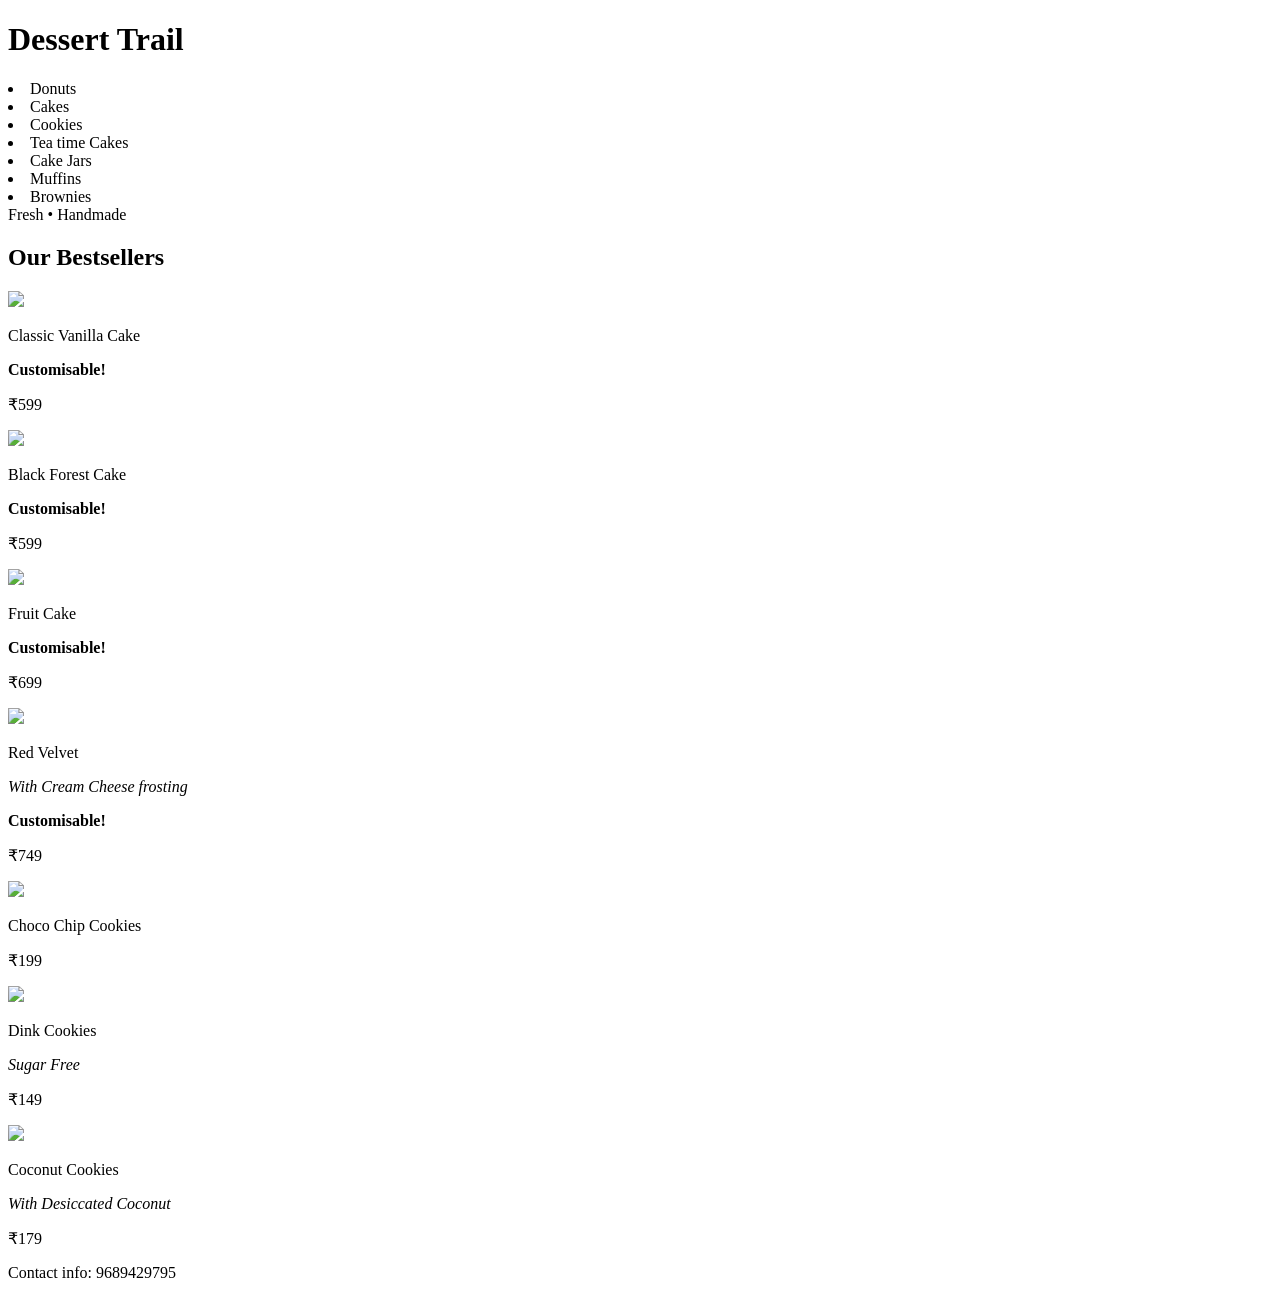
==== pragyabakery/public/index.html @ d980f22a "Moved index.html to public folder" ====
<!DOCTYPE html>
<html lang="en">
<head>
    <meta charset="UTF-8" />
    <meta name="viewport" content="width=device-width, initial-scale=1.0" />
    <title>Dessert Trail • Bakery</title>

    <link rel="stylesheet" href="style.css"/>

    
</head>
<body>

    
    <header>
        <h1>Dessert Trail</h1>
    </header>

    <nav>
        <li>Donuts</li>
        <li>Cakes</li>
        <li>Cookies</li>
        <li>Tea time Cakes</li>
        <li>Cake Jars</li>
        <li>Muffins</li>
        <li>Brownies</li>

    </nav>

    
    <div class="hero">
        Fresh • Handmade 
    </div>

    
    <h2>Our Bestsellers</h2>

    <div class="grid">
        <div class="item">
            <img src="download (2).jpeg" />
            <p class="item-name">Classic Vanilla Cake</p>
            <p><b>Customisable!</b></p>
            <p class="price">₹599</p>
        </div>
         <div class="item">
            <img src="download (5).jpeg" />
            <p class="item-name">Black Forest Cake</p>
            <p><b>Customisable!</b></p>
            <p class="price">₹599</p>
        </div>

        <div class="item">
            <img src="download (4).jpeg" />
            <p class="item-name">Fruit Cake</p>
            <p><b>Customisable!</b></p>
            <p class="price">₹699</p>
        </div>

        <div class="item">
            <img src="download (3).jpeg" />
            <p class="item-name">Red Velvet</p>
            <p><i>With Cream Cheese frosting</i></p>
            <p><b>Customisable!</b></p>
            <p class="price">₹749</p>
        </div>
    </div>

    <div class="grid">
        <div class="item">
            <img src="download.jpeg" />
            <p class="item-name">Choco Chip Cookies</p>
            <p class="price">₹199</p>
        </div>

        <div class="item">
            <img src="istockphoto-923305170-612x612.jpg"  />
            <p class="item-name">Dink Cookies</p>
            <p><i>Sugar Free</i></p>
            <p class="price">₹149</p>
        </div>

        <div class="item">
            <img src="download (1).jpeg"/>
            <p class="item-name">Coconut Cookies</p>
            <p><i>With Desiccated Coconut</i></p>
            <p class="price">₹179</p>
        </div>
    </div>

    
    <footer>
        Contact info: 9689429795
    </footer>

</body>
</html>
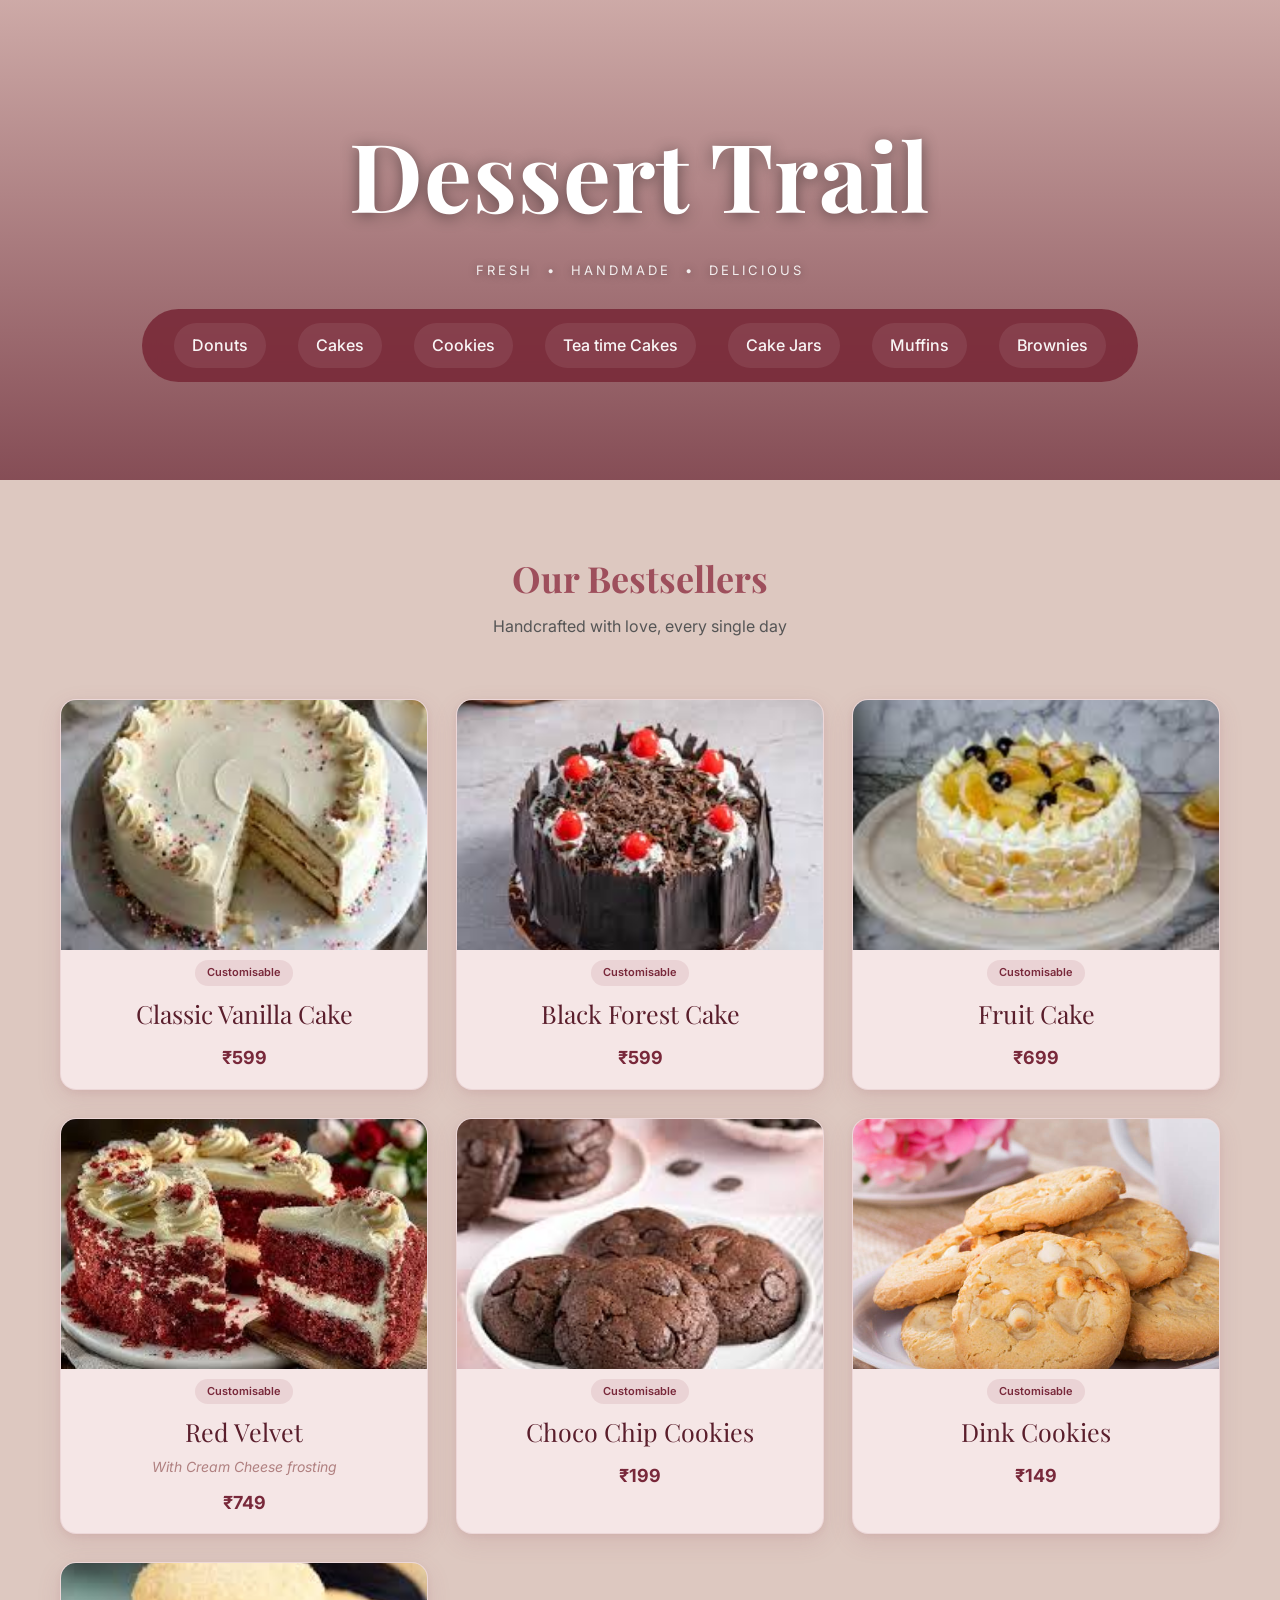
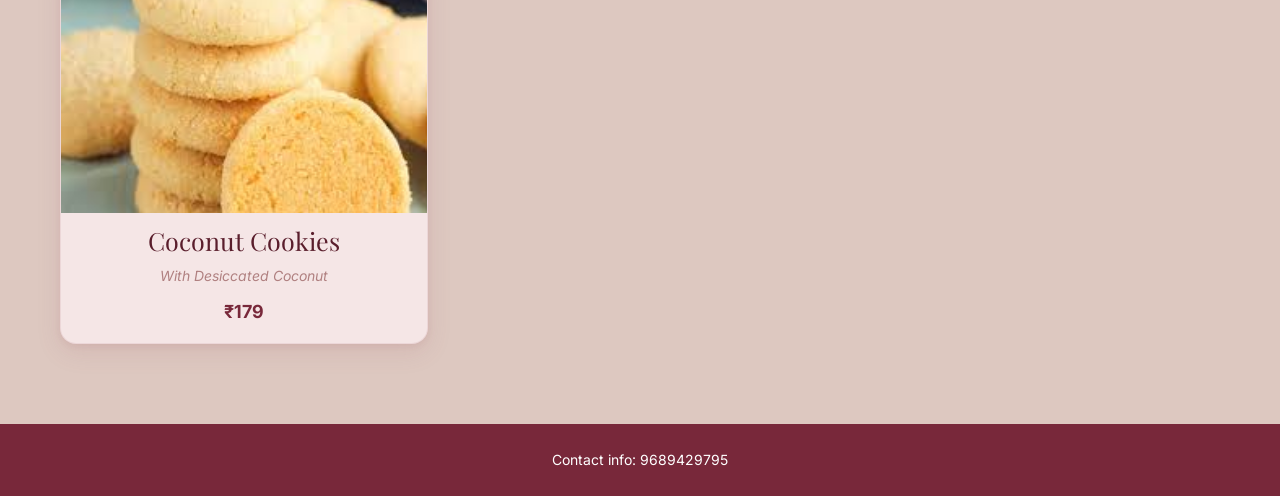
==== commit d3fa66e0: "commited" ====
--- a/pragyabakery/public/index.html
+++ b/pragyabakery/public/index.html
@@ -1,99 +1,104 @@
 <!DOCTYPE html>
 <html lang="en">
 <head>
-    <meta charset="UTF-8" />
-    <meta name="viewport" content="width=device-width, initial-scale=1.0" />
-    <title>Dessert Trail • Bakery</title>
-
-    <link rel="stylesheet" href="style.css"/>
-
-    
+  <meta charset="UTF-8" />
+  <meta name="viewport" content="width=device-width, initial-scale=1.0" />
+  <title>Dessert Trail • Bakery</title>
+  <link href="https://fonts.googleapis.com/css2?family=Playfair+Display:ital,wght@0,400;0,700;1,400&family=Inter:wght@300;400;500&display=swap" rel="stylesheet">
+  <link rel="stylesheet" href="../src/styles/style.css"/>
 </head>
 <body>
 
-    
-    <header>
-        <h1>Dessert Trail</h1>
-    </header>
+<header class="hero">
+  <div class="hero-content">
+    <h1>Dessert Trail</h1>
+    <p class="hero-sub">Fresh &nbsp;•&nbsp; Handmade &nbsp;•&nbsp; Delicious</p>
+    <nav>
+      <ul>
+        <li><a href="donuts.html">Donuts</a></li>
+        <li><a href="cakes.html">Cakes</a></li>
+        <li><a href="cookies.html">Cookies</a></li>
+        <li><a href="tea-time-cakes.html">Tea time Cakes</a></li>
+        <li><a href="cake-jars.html">Cake Jars</a></li>
+        <li><a href="muffins.html">Muffins</a></li>
+        <li><a href="brownies.html">Brownies</a></li>
+      </ul>
+    </nav>
+  </div>
+</header>
 
-    <nav>
-        <li>Donuts</li>
-        <li>Cakes</li>
-        <li>Cookies</li>
-        <li>Tea time Cakes</li>
-        <li>Cake Jars</li>
-        <li>Muffins</li>
-        <li>Brownies</li>
+<h2>Our Bestsellers</h2>
+<p class="subtitle">Handcrafted with love, every single day</p>
 
-    </nav>
+<div class="grid">
 
-    
-    <div class="hero">
-        Fresh • Handmade 
+  <div class="item">
+    <img src="../src/assets/images/cakes/download (2).jpeg" />
+    <div class="item-tag-wrap">
+  <span class="item-tag">Customisable</span>
+   </div>
+    <p class="item-name">Classic Vanilla Cake</p>
+    <p class="price">₹599</p>
+  </div>
+
+  <div class="item">
+    <img src="../src/assets/images/cakes/download (5).jpeg" />
+    <div class="item-tag-wrap">
+  <span class="item-tag">Customisable</span>
+  </div>
+    <p class="item-name">Black Forest Cake</p>
+    <p class="price">₹599</p>
+  </div>
+
+  <div class="item">
+    <img src="../src/assets/images/cakes/download (4).jpeg" />
+    <div class="item-tag-wrap">
+  <span class="item-tag">Customisable</span>
+  </div>
+    <p class="item-name">Fruit Cake</p>
+    <p class="price">₹699</p>
+  </div>
+
+  <div class="item">
+    <img src="../src/assets/images/pastries/download (3).jpeg" />
+    <div class="item-tag-wrap">
+  <span class="item-tag">Customisable</span>
+  </div>
+    <p class="item-name">Red Velvet</p>
+    <span class="item-note">With Cream Cheese frosting</span>
+    <p class="price">₹749</p>
+  </div>
+
+  <div class="item">
+    <img src="../src/assets/images/cookies/download.jpeg" />
+   <div class="item-tag-wrap">
+  <span class="item-tag">Customisable</span>
+   </div>
+    <p class="item-name">Choco Chip Cookies</p>
+    <p class="price">₹199</p>
+  </div>
+
+  <div class="item">
+    <img src="../src/assets/images/cookies/istockphoto-923305170-612x612.jpg" />
+   <div class="item-tag-wrap">
+  <span class="item-tag">Customisable</span>
     </div>
+    <p class="item-name">Dink Cookies</p>
+    <p class="price">₹149</p>
+  </div>
 
-    
-    <h2>Our Bestsellers</h2>
+  <div class="item">
+    <img src="../src/assets/images/cookies/download (1).jpeg" />
+    <p class="item-name">Coconut Cookies</p>
+    <span class="item-note">With Desiccated Coconut</span>
+    <p class="price">₹179</p>
+  </div>
 
-    <div class="grid">
-        <div class="item">
-            <img src="download (2).jpeg" />
-            <p class="item-name">Classic Vanilla Cake</p>
-            <p><b>Customisable!</b></p>
-            <p class="price">₹599</p>
-        </div>
-         <div class="item">
-            <img src="download (5).jpeg" />
-            <p class="item-name">Black Forest Cake</p>
-            <p><b>Customisable!</b></p>
-            <p class="price">₹599</p>
-        </div>
+</div>
 
-        <div class="item">
-            <img src="download (4).jpeg" />
-            <p class="item-name">Fruit Cake</p>
-            <p><b>Customisable!</b></p>
-            <p class="price">₹699</p>
-        </div>
-
-        <div class="item">
-            <img src="download (3).jpeg" />
-            <p class="item-name">Red Velvet</p>
-            <p><i>With Cream Cheese frosting</i></p>
-            <p><b>Customisable!</b></p>
-            <p class="price">₹749</p>
-        </div>
-    </div>
-
-    <div class="grid">
-        <div class="item">
-            <img src="download.jpeg" />
-            <p class="item-name">Choco Chip Cookies</p>
-            <p class="price">₹199</p>
-        </div>
-
-        <div class="item">
-            <img src="istockphoto-923305170-612x612.jpg"  />
-            <p class="item-name">Dink Cookies</p>
-            <p><i>Sugar Free</i></p>
-            <p class="price">₹149</p>
-        </div>
-
-        <div class="item">
-            <img src="download (1).jpeg"/>
-            <p class="item-name">Coconut Cookies</p>
-            <p><i>With Desiccated Coconut</i></p>
-            <p class="price">₹179</p>
-        </div>
-    </div>
-
-    
-    <footer>
-        Contact info: 9689429795
-    </footer>
+<footer>
+  Contact info: 9689429795
+</footer>
 
 </body>
 </html>
-
-
-
--- a/pragyabakery/src/styles/style.css
+++ b/pragyabakery/src/styles/style.css
@@ -0,0 +1,236 @@
+:root {
+  --color-bg-main: #ddc8c0;
+  --color-text-main: #333333;
+  --color-text-muted: #555;
+  --color-primary: #9e4f5c;
+  --color-primary-dark: #78283a;
+  --color-primary-light: #E6C8E6;
+  --color-white: #ffffff;
+  --color-border-light: #e2d9ce;
+
+  --font-sans: "Inter", Arial, sans-serif;
+  --font-serif: "Playfair Display", Georgia, "Times New Roman", serif;
+
+  --fs-hero: 48px;
+  --fs-h1: 95px;
+  --fs-h2: 36px;
+  --fs-item-name: 20px;
+  --fs-price: 18px;
+  --fs-body: 16px;
+  --fs-footer: 14px;
+
+  --fw-regular: 400;
+  --fw-medium: 500;
+  --fw-semibold: 600;
+  --fw-bold: 700;
+
+  --radius-lg: 16px;
+  --transition-fast: 0.3s;
+}
+
+body {
+  background-color: var(--color-bg-main);
+  color: var(--color-text-main);
+  margin: 0;
+  font-family: var(--font-sans);
+  line-height: 1.6;
+  -webkit-font-smoothing: antialiased;
+  -moz-osx-font-smoothing: grayscale;
+}
+
+/* ── Hero ── */
+.hero {
+  position: relative;
+  height: 480px;
+  background: url("https://images.unsplash.com/photo-1541781774459-bb2af2f05b55")
+    center / cover no-repeat;
+  display: flex;
+  align-items: center;
+  justify-content: center;
+}
+
+.hero::before {
+  content: '';
+  position: absolute;
+  inset: 0;
+  background: linear-gradient(
+    to bottom,
+    rgba(158, 79, 92, 0.25) 0%,
+    rgba(100, 30, 45, 0.72) 100%
+  );
+}
+
+.hero-content {
+  position: relative;
+  z-index: 1;
+  text-align: center;
+  padding: 0 20px;
+}
+
+.hero-content h1 {
+  font-family: var(--font-serif);
+  font-size: var(--fs-h1);
+  font-weight: var(--fw-bold);
+  color: var(--color-white);
+  margin: 0 0 10px;
+  letter-spacing: 1px;
+  text-shadow: 0 2px 16px rgba(0, 0, 0, 0.45);
+}
+
+.hero-sub {
+  font-size: 13px;
+  color: rgba(255, 255, 255, 0.88);
+  letter-spacing: 3px;
+  text-transform: uppercase;
+  font-weight: var(--fw-regular);
+  text-shadow: 0 1px 8px rgba(0, 0, 0, 0.4);
+  margin: 0 0 28px;
+}
+
+/* ── Nav ── */
+nav ul {
+  display: flex;
+  justify-content: center;
+  flex-wrap: wrap;
+  gap: 32px;
+  padding: 14px 32px;
+  margin: 0;
+  list-style: none;
+  background: rgba(120, 40, 55, 0.88);
+  backdrop-filter: blur(8px);
+  -webkit-backdrop-filter: blur(8px);
+  border-radius: 50px;
+}
+
+nav li {
+  list-style: none;
+}
+
+nav li a {
+  display: inline-flex;
+  align-items: center;
+  justify-content: center;
+  padding: 10px 18px;
+  border-radius: 999px;
+  background: rgba(255, 255, 255, 0.08);
+  color: rgba(255, 255, 255, 0.95);
+  font-size: 16px;
+  font-weight: var(--fw-medium);
+  text-decoration: none;
+  transition: color var(--transition-fast),
+              background var(--transition-fast),
+              transform var(--transition-fast);
+}
+
+nav li a:hover,
+nav li a:focus-visible {
+  color: var(--color-white);
+  background: rgba(255, 255, 255, 0.18);
+  transform: translateY(-1px);
+}
+
+nav li a:focus-visible {
+  outline: 2px solid rgba(255, 255, 255, 0.8);
+  outline-offset: 4px;
+}
+
+/* ── Section headings ── */
+h2 {
+  text-align: center;
+  font-size: var(--fs-h2);
+  font-family: var(--font-serif);
+  margin-top: 70px;
+  margin-bottom: 6px;
+  color: var(--color-primary);
+}
+
+.subtitle {
+  text-align: center;
+  font-size: var(--fs-body);
+  margin-bottom: 40px;
+  margin-top: 0;
+  color: var(--color-text-muted);
+}
+
+/* ── Product grid ── */
+.grid {
+  display: grid;
+  grid-template-columns: repeat(auto-fit, minmax(280px, 1fr));
+  gap: 28px;
+  padding: 20px 60px 60px;
+}
+
+/* ── Product cards ── */
+.item {
+  display: flex;
+  flex-direction: column;
+  text-align: center;
+  background: #f5e6e6;
+  border-radius: var(--radius-lg);
+  overflow: hidden;
+  border: 0.5px solid rgba(158, 79, 92, 0.1);
+  box-shadow: 0 8px 24px rgba(158, 79, 92, 0.13),
+              0 2px 6px rgba(158, 79, 92, 0.08);
+  cursor: pointer;
+  transition: transform var(--transition-fast),
+              box-shadow var(--transition-fast);
+}
+
+.item img {
+  width: 100%;
+  height: 250px;
+  object-fit: cover;
+}
+
+.item:hover {
+  transform: translateY(-6px);
+  box-shadow: 0 16px 36px rgba(158, 79, 92, 0.18),
+              0 4px 10px rgba(158, 79, 92, 0.1);
+}
+
+.item-tag-wrap {
+  display: flex;
+  justify-content: center;
+  margin: 10px 0 0;
+}
+
+.item-tag {
+  background: rgba(158, 79, 92, 0.12);
+  color: #78283a;
+  font-size: 11px;
+  font-weight: var(--fw-semibold);
+  padding: 4px 12px;
+  border-radius: 20px;
+}
+
+.item-name {
+  font-family: var(--font-serif);
+  font-size: 25px;
+  color: #5a1e2c;
+  margin: 8px 0 4px;
+}
+
+.item-note {
+  display: block;
+  font-size: 14px;
+  color: #b08080;
+  font-style: italic;
+  margin: 0 0 4px;
+}
+
+.price {
+  font-size: var(--fs-price);
+  font-weight: var(--fw-bold);
+  color: var(--color-primary-dark);
+  margin: 6px 0 16px;
+}
+
+/* ── Footer ── */
+footer {
+  background: var(--color-primary-dark);
+  color: var(--color-white);
+  text-align: center;
+  padding: 25px;
+  margin-top: 20px;
+  font-size: var(--fs-footer);
+}
